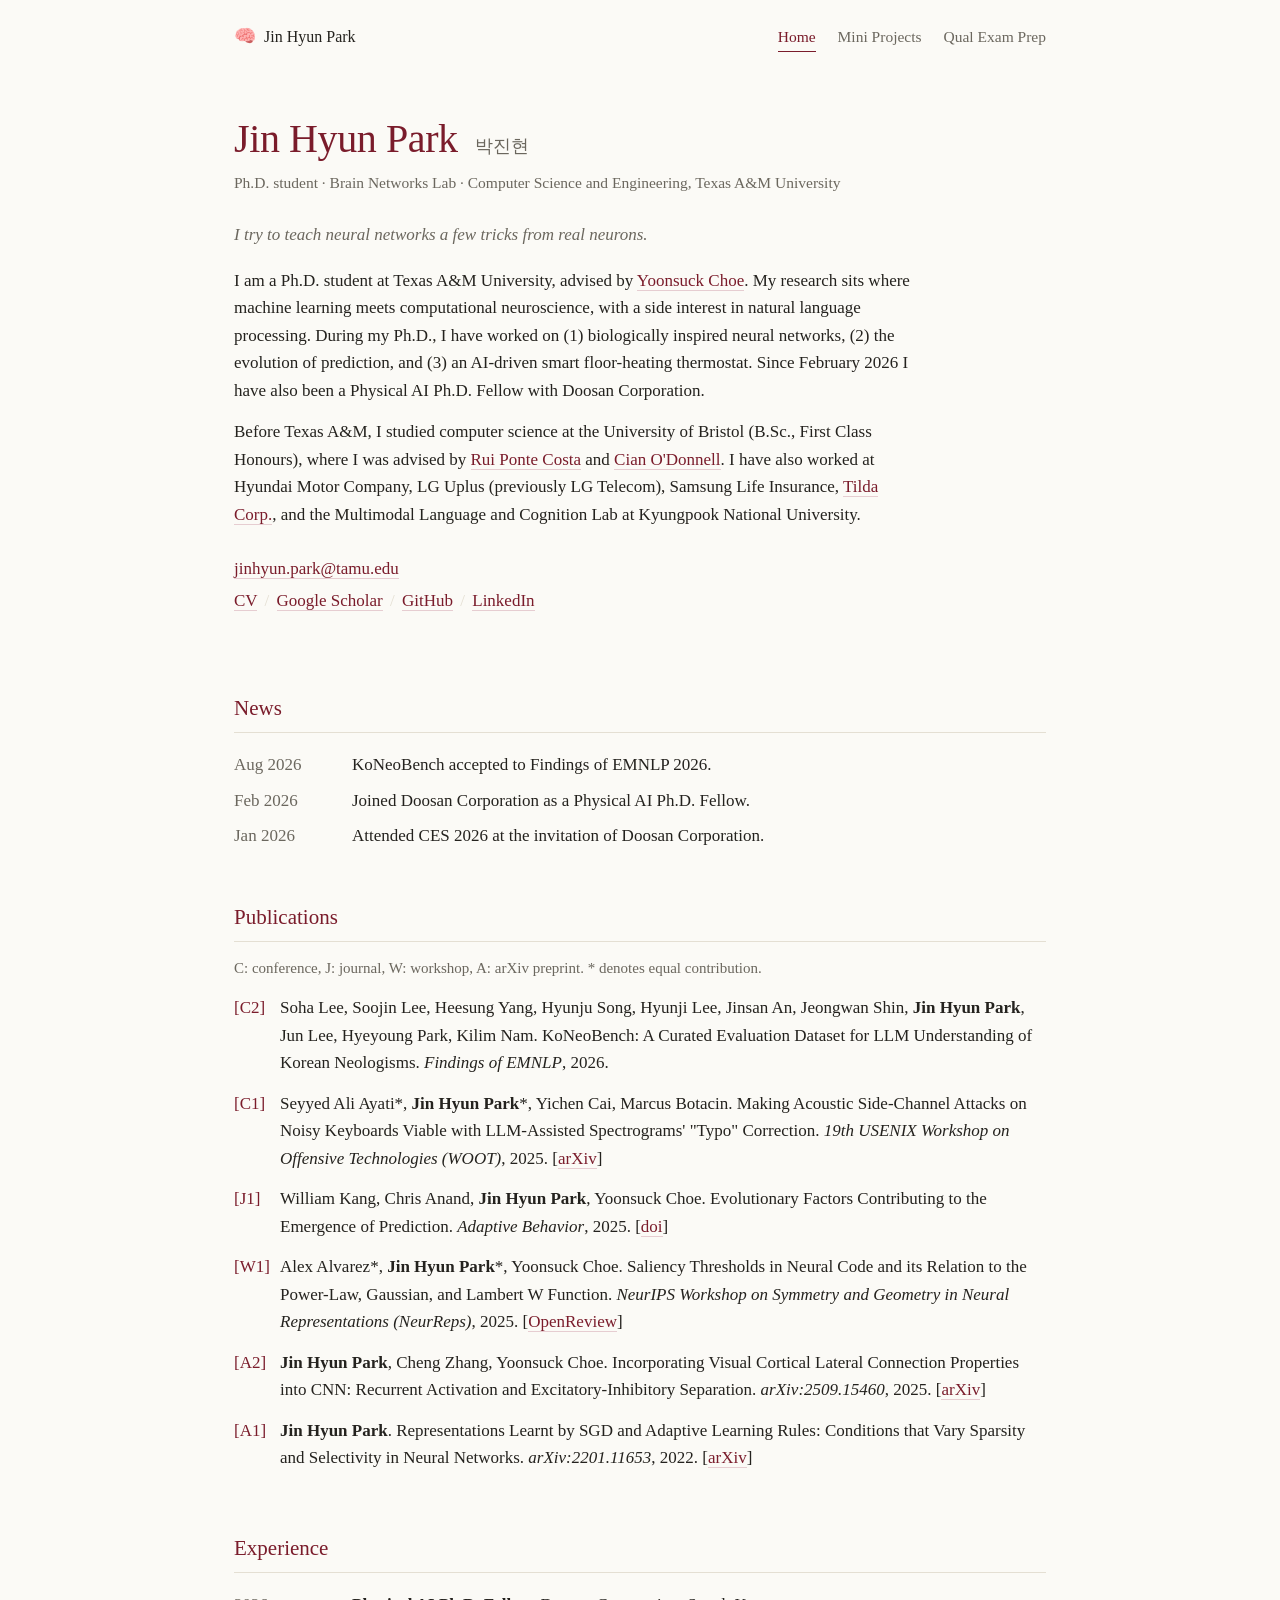
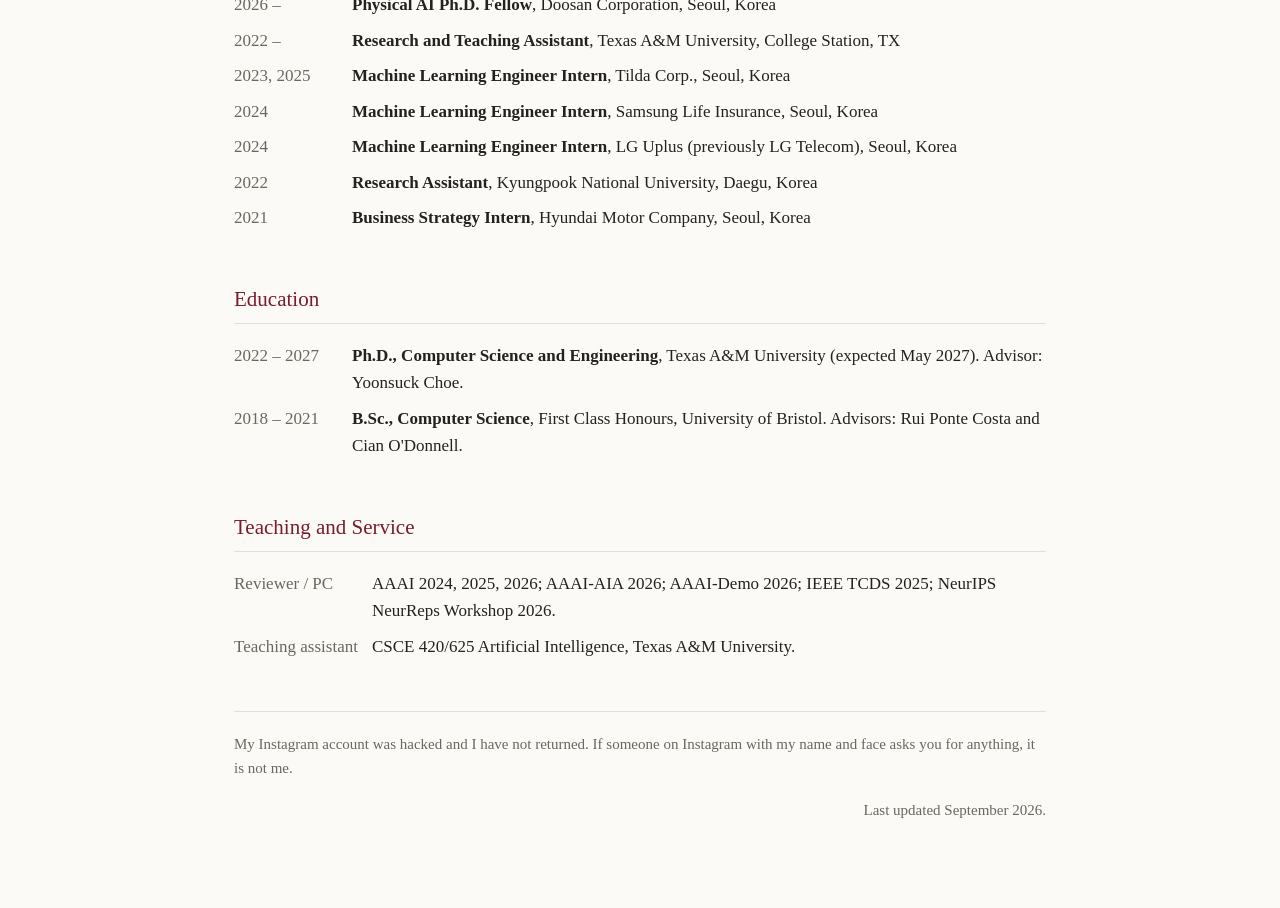
==== index.html @ 48c244b3 "Education: both Bristol advisors on site and CV Co-Authored-By: Claude Fable 5.1 <noreply@anthropic." ====
<!DOCTYPE html>
<html lang="en">
<head>
<meta charset="utf-8">
<meta name="viewport" content="width=device-width, initial-scale=1">
<title>Jin Hyun Park</title>
<meta name="description" content="Jin Hyun Park, Ph.D. student in Computer Science and Engineering at Texas A&M University.">
<link rel="canonical" href="https://jinhyunpark.com/">
<link rel="icon" href="favicon.svg" type="image/svg+xml">
<link rel="stylesheet" href="style.css">
</head>
<body>

<header class="topbar">
  <a class="brand" href="index.html"><span class="brand-mark">🧠</span> Jin Hyun Park</a>
  <nav>
    <a href="index.html" class="active">Home</a>
    <a href="projects.html">Mini Projects</a>
    <a href="qual-exam/index.html">Qual Exam Prep</a>
  </nav>
</header>
<div class="page">

<section class="profile">
  <div class="profile-text">
    <h1>Jin Hyun Park <span class="kname">박진현</span></h1>
    <p class="role">Ph.D. student · Brain Networks Lab · Computer Science and Engineering, Texas A&M University</p>

    <p class="intro">I try to teach neural networks a few tricks from real neurons.</p>

    <p>I am a Ph.D. student at Texas A&M University, advised by
    <a href="https://yschoe.github.io/">Yoonsuck Choe</a>. My research sits where machine learning meets computational
    neuroscience, with a side interest in natural language processing. During my Ph.D., I have worked on
    (1) biologically inspired neural networks, (2) the evolution of prediction, and (3) an AI-driven smart
    floor-heating thermostat. Since February 2026 I have also been a Physical AI Ph.D. Fellow with Doosan Corporation.</p>

    <p>Before Texas A&M, I studied computer science at the University of Bristol (B.Sc., First Class Honours), where I
    was advised by <a href="https://neuralml.github.io/">Rui Ponte Costa</a> and
    <a href="https://odonnellgroup.github.io/">Cian O'Donnell</a>. I have also worked at Hyundai Motor Company,
    LG Uplus (previously LG Telecom), Samsung Life Insurance, <a href="https://tildacorp.ai/en">Tilda Corp.</a>, and the
    Multimodal Language and Cognition Lab at Kyungpook National University.</p>

    <p class="contact">
      <a href="mailto:jinhyun.park@tamu.edu">jinhyun.park@tamu.edu</a><br>
      <a href="cv/cv.pdf">CV</a> <span class="sep">/</span>
      <a href="https://scholar.google.com/citations?user=D29N4akAAAAJ">Google Scholar</a> <span class="sep">/</span>
      <a href="https://github.com/7201krap">GitHub</a> <span class="sep">/</span>
      <a href="https://www.linkedin.com/in/jinhyunjasonpark/">LinkedIn</a>
    </p>
  </div>
  <div class="profile-photo">
    <img src="photo.jpg" alt="Jin Hyun Park" onerror="this.closest('.profile').classList.add('no-photo')">
  </div>
</section>

<section class="sec">
<h2>News</h2>

<table class="news">
<tr><td>Aug 2026</td><td>KoNeoBench accepted to Findings of EMNLP 2026.</td></tr>
<tr><td>Feb 2026</td><td>Joined Doosan Corporation as a Physical AI Ph.D. Fellow.</td></tr>
<tr><td>Jan 2026</td><td>Attended CES 2026 at the invitation of Doosan Corporation.</td></tr>
</table>
</section>

<section class="sec">
<h2>Publications</h2>

<p class="small">C: conference, J: journal, W: workshop, A: arXiv preprint. * denotes equal contribution.</p>

<table class="pubs">
<tr><td>[C2]</td><td>
Soha Lee, Soojin Lee, Heesung Yang, Hyunju Song, Hyunji Lee, Jinsan An, Jeongwan Shin, <b>Jin Hyun Park</b>, Jun Lee, Hyeyoung Park, Kilim Nam.
KoNeoBench: A Curated Evaluation Dataset for LLM Understanding of Korean Neologisms.
<i>Findings of EMNLP</i>, 2026.
</td></tr>
<tr><td>[C1]</td><td>
Seyyed Ali Ayati*, <b>Jin Hyun Park</b>*, Yichen Cai, Marcus Botacin.
Making Acoustic Side-Channel Attacks on Noisy Keyboards Viable with LLM-Assisted Spectrograms' "Typo" Correction.
<i>19th USENIX Workshop on Offensive Technologies (WOOT)</i>, 2025.
[<a href="https://arxiv.org/abs/2504.11622">arXiv</a>]
</td></tr>
<tr><td>[J1]</td><td>
William Kang, Chris Anand, <b>Jin Hyun Park</b>, Yoonsuck Choe.
Evolutionary Factors Contributing to the Emergence of Prediction.
<i>Adaptive Behavior</i>, 2025.
[<a href="https://journals.sagepub.com/doi/10.1177/10597123251364746">doi</a>]
</td></tr>
<tr><td>[W1]</td><td>
Alex Alvarez*, <b>Jin Hyun Park</b>*, Yoonsuck Choe.
Saliency Thresholds in Neural Code and its Relation to the Power-Law, Gaussian, and Lambert W Function.
<i>NeurIPS Workshop on Symmetry and Geometry in Neural Representations (NeurReps)</i>, 2025.
[<a href="https://openreview.net/forum?id=cjo2oadaRz">OpenReview</a>]
</td></tr>
<tr><td>[A2]</td><td>
<b>Jin Hyun Park</b>, Cheng Zhang, Yoonsuck Choe.
Incorporating Visual Cortical Lateral Connection Properties into CNN: Recurrent Activation and Excitatory-Inhibitory Separation.
<i>arXiv:2509.15460</i>, 2025.
[<a href="https://www.arxiv.org/abs/2509.15460">arXiv</a>]
</td></tr>
<tr><td>[A1]</td><td>
<b>Jin Hyun Park</b>.
Representations Learnt by SGD and Adaptive Learning Rules: Conditions that Vary Sparsity and Selectivity in Neural Networks.
<i>arXiv:2201.11653</i>, 2022.
[<a href="https://arxiv.org/abs/2201.11653">arXiv</a>]
</td></tr>
</table>
</section>

<section class="sec">
<h2>Experience</h2>

<table class="cv">
<tr><td>2026 –</td><td><b>Physical AI Ph.D. Fellow</b>, Doosan Corporation, Seoul, Korea</td></tr>
<tr><td>2022 –</td><td><b>Research and Teaching Assistant</b>, Texas A&M University, College Station, TX</td></tr>
<tr><td>2023, 2025</td><td><b>Machine Learning Engineer Intern</b>, Tilda Corp., Seoul, Korea</td></tr>
<tr><td>2024</td><td><b>Machine Learning Engineer Intern</b>, Samsung Life Insurance, Seoul, Korea</td></tr>
<tr><td>2024</td><td><b>Machine Learning Engineer Intern</b>, LG Uplus (previously LG Telecom), Seoul, Korea</td></tr>
<tr><td>2022</td><td><b>Research Assistant</b>, Kyungpook National University, Daegu, Korea</td></tr>
<tr><td>2021</td><td><b>Business Strategy Intern</b>, Hyundai Motor Company, Seoul, Korea</td></tr>
</table>
</section>

<section class="sec">
<h2>Education</h2>

<table class="cv">
<tr><td>2022 – 2027</td><td><b>Ph.D., Computer Science and Engineering</b>, Texas A&M University (expected May 2027). Advisor: Yoonsuck Choe.</td></tr>
<tr><td>2018 – 2021</td><td><b>B.Sc., Computer Science</b>, First Class Honours, University of Bristol. Advisors: Rui Ponte Costa and Cian O'Donnell.</td></tr>
</table>
</section>

<section class="sec">
<h2>Teaching and Service</h2>

<table class="cv">
<tr><td>Reviewer / PC</td><td>AAAI 2024, 2025, 2026; AAAI-AIA 2026; AAAI-Demo 2026; IEEE TCDS 2025; NeurIPS NeurReps Workshop 2026.</td></tr>
<tr><td>Teaching assistant</td><td>CSCE 420/625 Artificial Intelligence, Texas A&M University.</td></tr>
</table>
</section>

<hr>

<p class="small">
My Instagram account was hacked and I have not returned. If someone on Instagram with my name and face asks you for anything, it is not me.
</p>

<p class="small footer">Last updated September 2026.</p>

</div>

</body>
</html>
---- style.css ----
/* jinhyunpark.com: quiet, text-first layout with a single maroon accent */

:root {
  --bg: #fbfaf6;
  --text: #24221e;
  --muted: #6b675e;
  --line: #e4dfd3;
  --accent: #7a1c2b;
  --accent-soft: #e6cdd1;
}

* { box-sizing: border-box; }
html { scroll-behavior: smooth; }

body {
  margin: 0;
  padding: 0;
  background: var(--bg);
  color: var(--text);
  font-family: Georgia, "Times New Roman", Times, serif;
  font-size: 17px;
  line-height: 1.62;
  -webkit-font-smoothing: antialiased;
}

a {
  color: var(--accent);
  text-decoration: none;
  border-bottom: 1px solid var(--accent-soft);
}
a:hover { border-bottom-color: var(--accent); }

p { margin: 0 0 14px; }

/* ---------- top bar ---------- */
.topbar {
  max-width: 860px;
  margin: 0 auto;
  padding: 22px 24px 0;
  display: flex;
  align-items: baseline;
  justify-content: space-between;
  gap: 16px;
}
.brand {
  color: var(--text);
  border-bottom: none;
  font-size: 16px;
  white-space: nowrap;
}
.brand-mark { font-size: 18px; margin-right: 4px; }
.topbar nav { display: flex; gap: 22px; font-size: 15.5px; white-space: nowrap; }
.topbar nav a { color: var(--muted); border-bottom: 1px solid transparent; padding-bottom: 2px; }
.topbar nav a:hover { color: var(--accent); }
.topbar nav a.active { color: var(--accent); border-bottom-color: var(--accent); }

/* ---------- page ---------- */
.page {
  max-width: 860px;
  margin: 0 auto;
  padding: 64px 24px 72px;
}

h1 {
  font-size: 40px;
  font-weight: 400;
  line-height: 1.15;
  letter-spacing: -0.01em;
  color: var(--accent);
  margin: 0 0 8px;
}
.kname { font-size: 18px; color: var(--muted); margin-left: 8px; letter-spacing: 0; white-space: nowrap; }

h2 {
  font-size: 21px;
  font-weight: 400;
  color: var(--accent);
  margin: 0 0 14px;
  padding-bottom: 7px;
  border-bottom: 1px solid var(--line);
}
h3 { font-size: 17px; font-weight: 700; margin: 18px 0 8px; }

hr { border: 0; border-top: 1px solid var(--line); margin: 40px 0 20px; }

.small { font-size: 15px; color: var(--muted); }
.footer { margin-top: 18px; text-align: right; }

/* ---------- profile ---------- */
.profile {
  display: grid;
  grid-template-columns: 1fr 250px;
  gap: 48px;
  align-items: start;
  margin-bottom: 60px;
}
.profile.no-photo { grid-template-columns: 1fr; max-width: 680px; }
.profile.no-photo .profile-photo { display: none; }
.profile-photo img { display: block; width: 100%; height: auto; border-radius: 4px; }
.role { color: var(--muted); font-size: 15.5px; margin-bottom: 26px; }
.intro { font-size: 17px; font-style: italic; color: var(--muted); margin-bottom: 18px; }
.contact { margin-top: 24px; line-height: 1.9; }
.sep { color: var(--line); margin: 0 3px; }

/* ---------- sections ---------- */
.sec { margin: 0 0 46px; }

table.news, table.cv, table.pubs { border-collapse: collapse; width: 100%; }
table.news td, table.cv td { vertical-align: top; padding: 4px 0; }
table.news td:first-child, table.cv td:first-child {
  width: 118px;
  padding-right: 14px;
  color: var(--muted);
  white-space: nowrap;
  font-variant-numeric: tabular-nums;
}
table.pubs td { vertical-align: top; padding: 0 0 13px; }
table.pubs td:first-child { width: 46px; padding-right: 10px; color: var(--accent); white-space: nowrap; }

/* ---------- mini projects ---------- */
.proj { display: flex; gap: 20px; align-items: flex-start; margin: 0 0 28px; }
.proj + .proj { border-top: 1px solid var(--line); padding-top: 28px; }
.proj:first-of-type { border-top: 1px solid var(--line); padding-top: 28px; }
.proj-thumb { flex: 0 0 200px; border-bottom: none; }
.proj-thumb img {
  display: block;
  width: 200px;
  height: 134px;
  object-fit: cover;
  border-radius: 4px;
  border: 1px solid var(--line);
  background: #fff;
}
.proj-body h3 { font-size: 18px; margin: 0 0 10px; white-space: nowrap; overflow: hidden; text-overflow: ellipsis; }
.proj-body p { margin-bottom: 6px; }
.proj-meta { font-size: 14.5px; color: var(--muted); margin: 8px 0 0; }

/* ---------- responsive ---------- */
@media (max-width: 760px) {
  body { font-size: 16.5px; }
  .topbar { padding: 16px 18px 0; flex-wrap: wrap; row-gap: 6px; }
  .topbar nav { gap: 16px; font-size: 15px; }
  .page { padding: 40px 18px 56px; }
  h1 { font-size: 33px; }
  .profile { grid-template-columns: 1fr; gap: 24px; margin-bottom: 48px; }
  .profile-photo { order: -1; }
  .profile-photo img { max-width: 220px; }
  table.news td:first-child, table.cv td:first-child { width: 92px; }
  .proj { flex-direction: column; gap: 10px; }
  .proj-thumb { flex-basis: auto; }
  .proj-thumb img { width: 100%; height: auto; max-height: 220px; }
  .proj-body h3 { white-space: normal; }
}
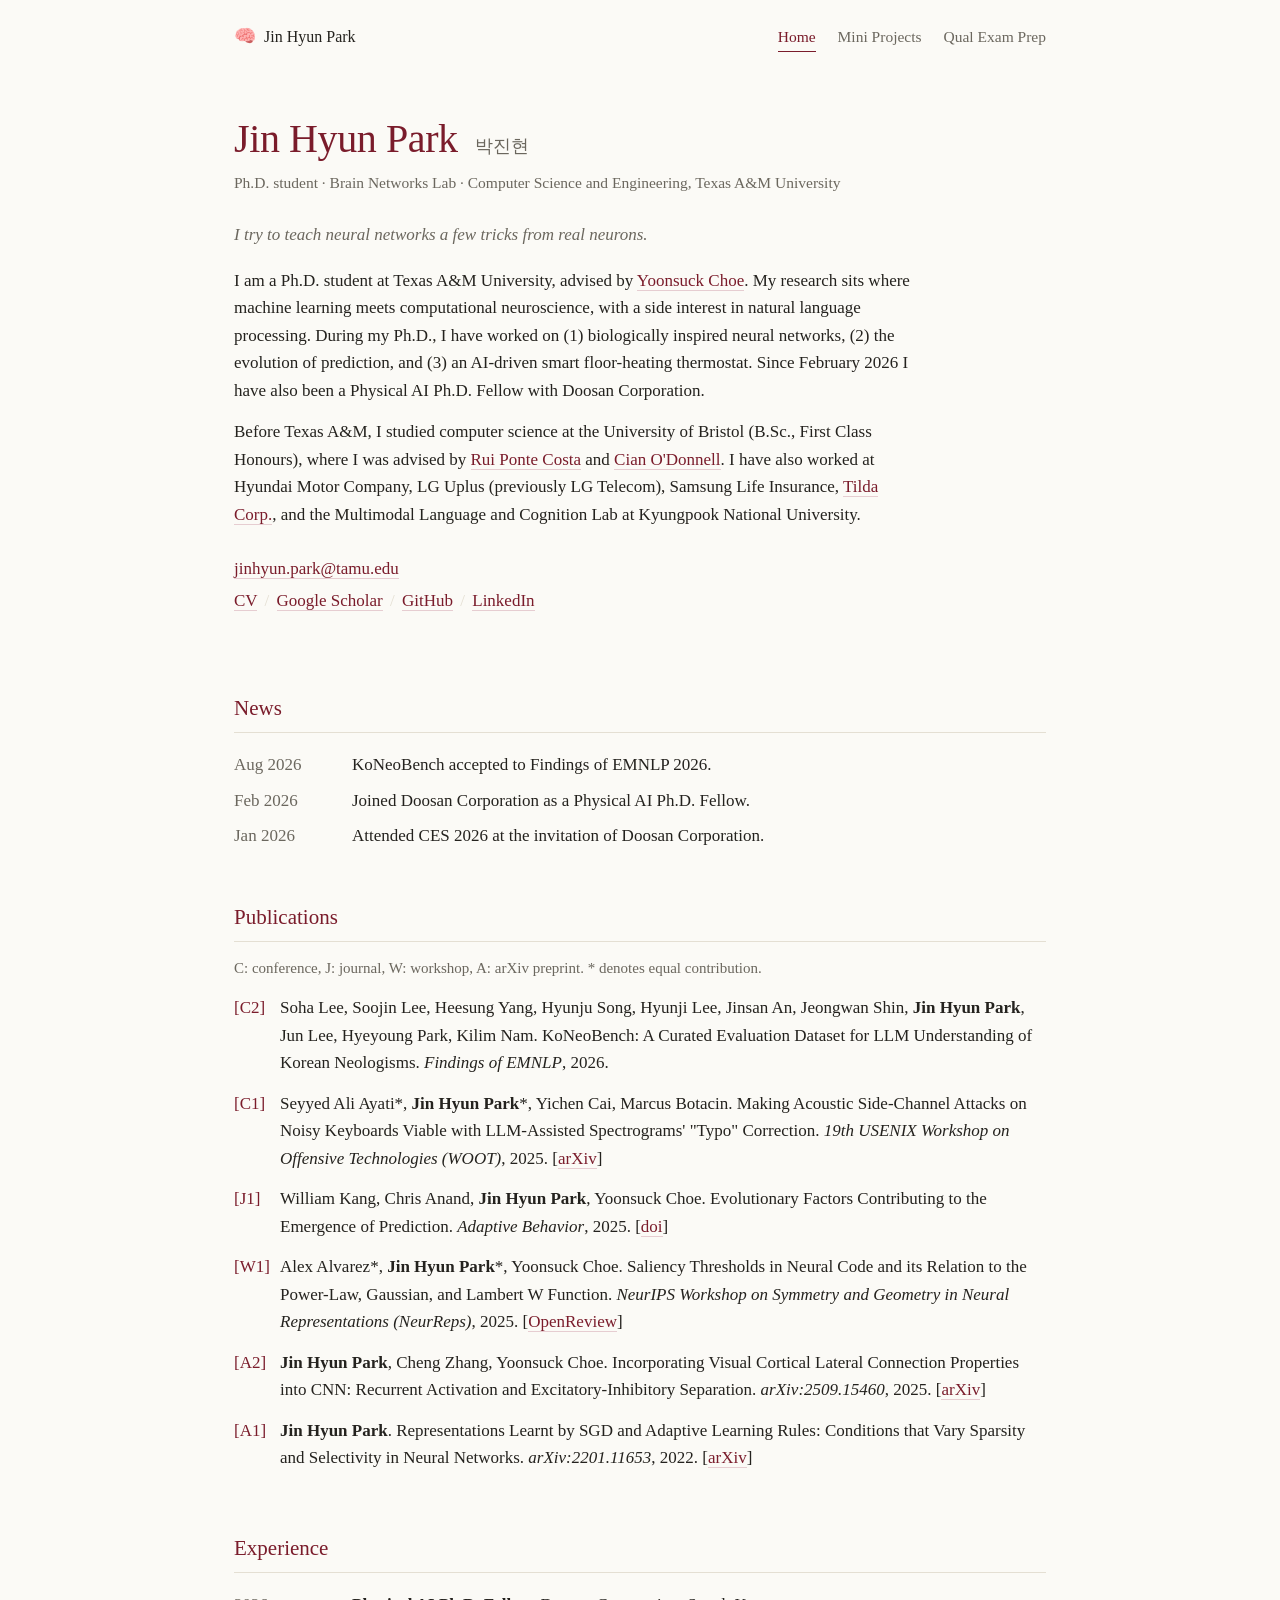
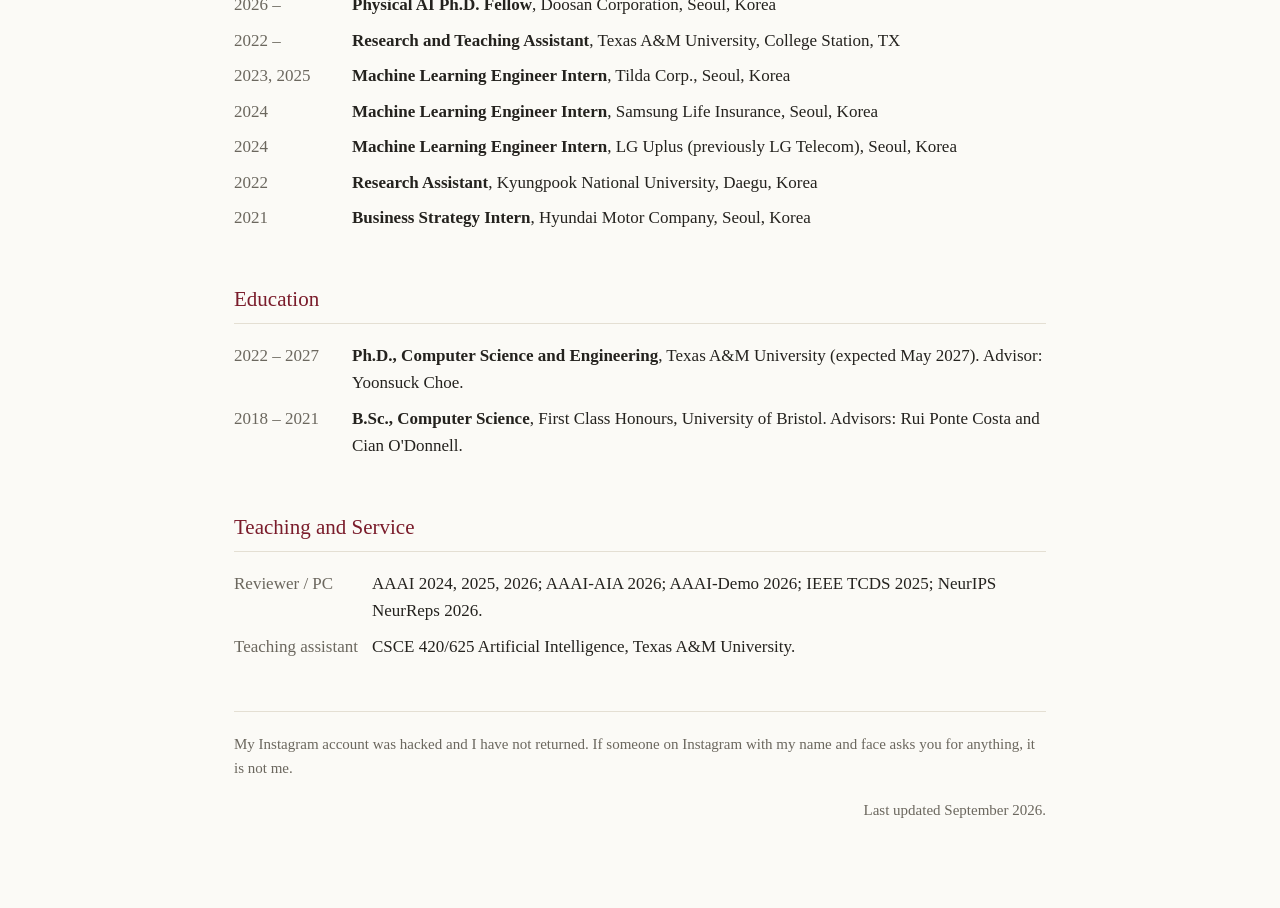
==== commit bff51e71: "Service: NeurIPS NeurReps 2026 Co-Authored-By: Claude Fable 5.1 <noreply@anthropic.com>" ====
--- a/index.html
+++ b/index.html
@@ -134,7 +134,7 @@
 <h2>Teaching and Service</h2>
 
 <table class="cv">
-<tr><td>Reviewer / PC</td><td>AAAI 2024, 2025, 2026; AAAI-AIA 2026; AAAI-Demo 2026; IEEE TCDS 2025; NeurIPS NeurReps Workshop 2026.</td></tr>
+<tr><td>Reviewer / PC</td><td>AAAI 2024, 2025, 2026; AAAI-AIA 2026; AAAI-Demo 2026; IEEE TCDS 2025; NeurIPS NeurReps 2026.</td></tr>
 <tr><td>Teaching assistant</td><td>CSCE 420/625 Artificial Intelligence, Texas A&M University.</td></tr>
 </table>
 </section>
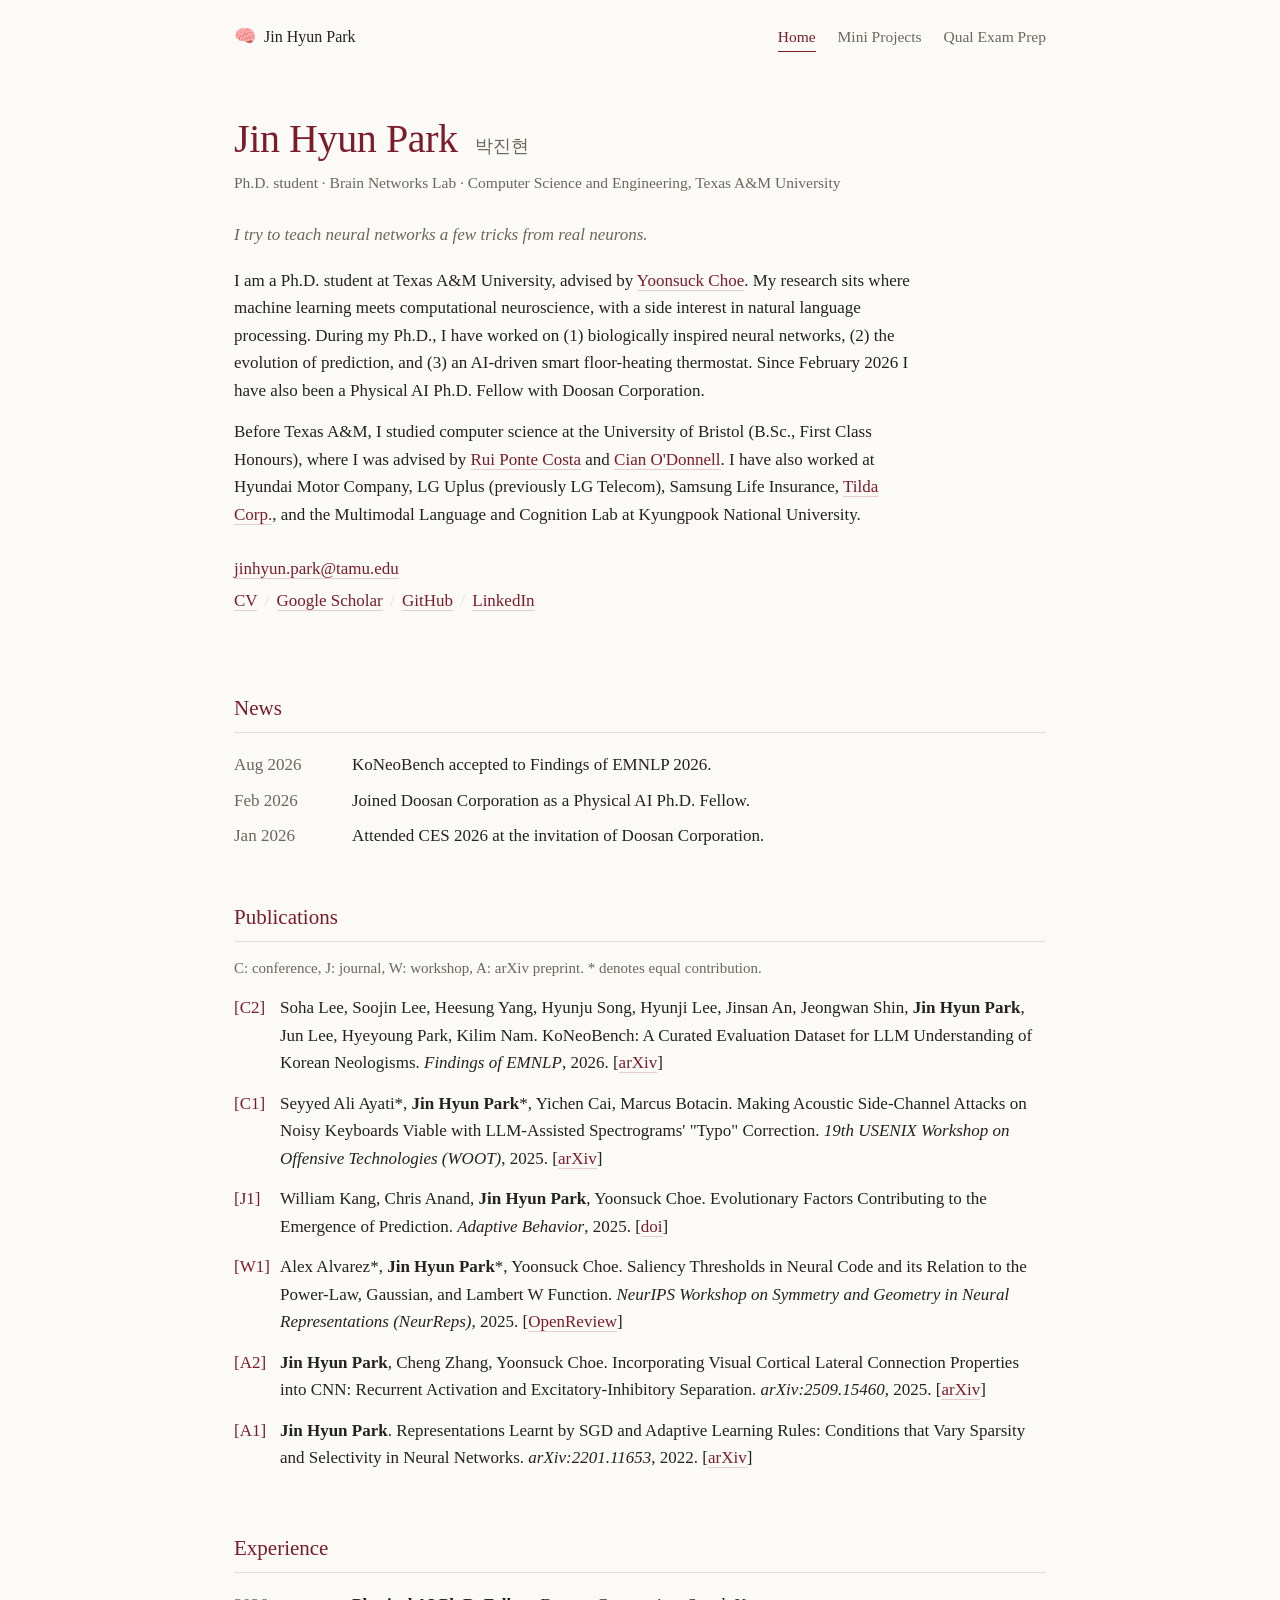
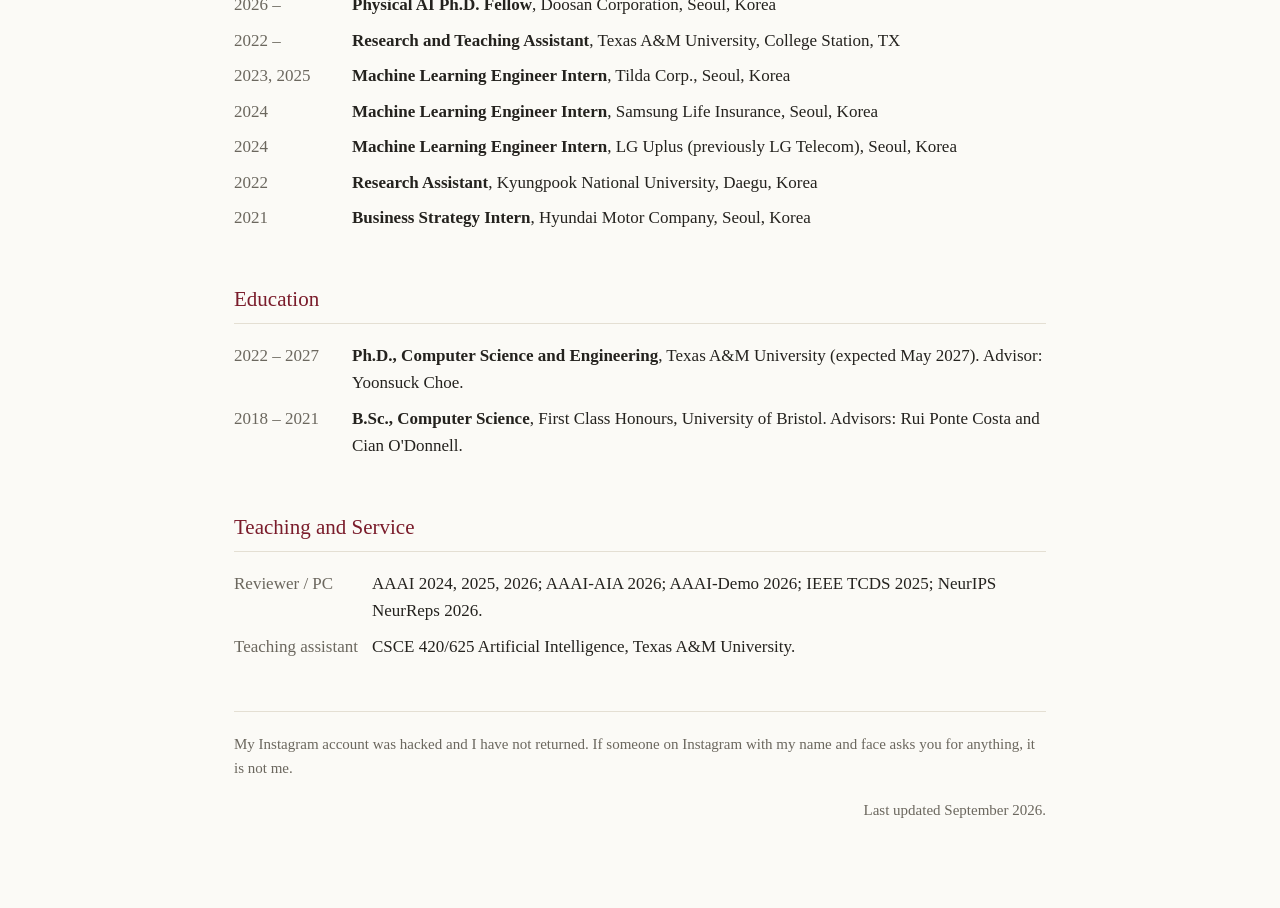
==== commit e27201e5: "Site: link KoNeoBench arXiv Co-Authored-By: Claude Fable 5.1 <noreply@anthropic.com>" ====
--- a/index.html
+++ b/index.html
@@ -73,6 +73,7 @@
 Soha Lee, Soojin Lee, Heesung Yang, Hyunju Song, Hyunji Lee, Jinsan An, Jeongwan Shin, <b>Jin Hyun Park</b>, Jun Lee, Hyeyoung Park, Kilim Nam.
 KoNeoBench: A Curated Evaluation Dataset for LLM Understanding of Korean Neologisms.
 <i>Findings of EMNLP</i>, 2026.
+[<a href="https://arxiv.org/abs/2609.19916">arXiv</a>]
 </td></tr>
 <tr><td>[C1]</td><td>
 Seyyed Ali Ayati*, <b>Jin Hyun Park</b>*, Yichen Cai, Marcus Botacin.
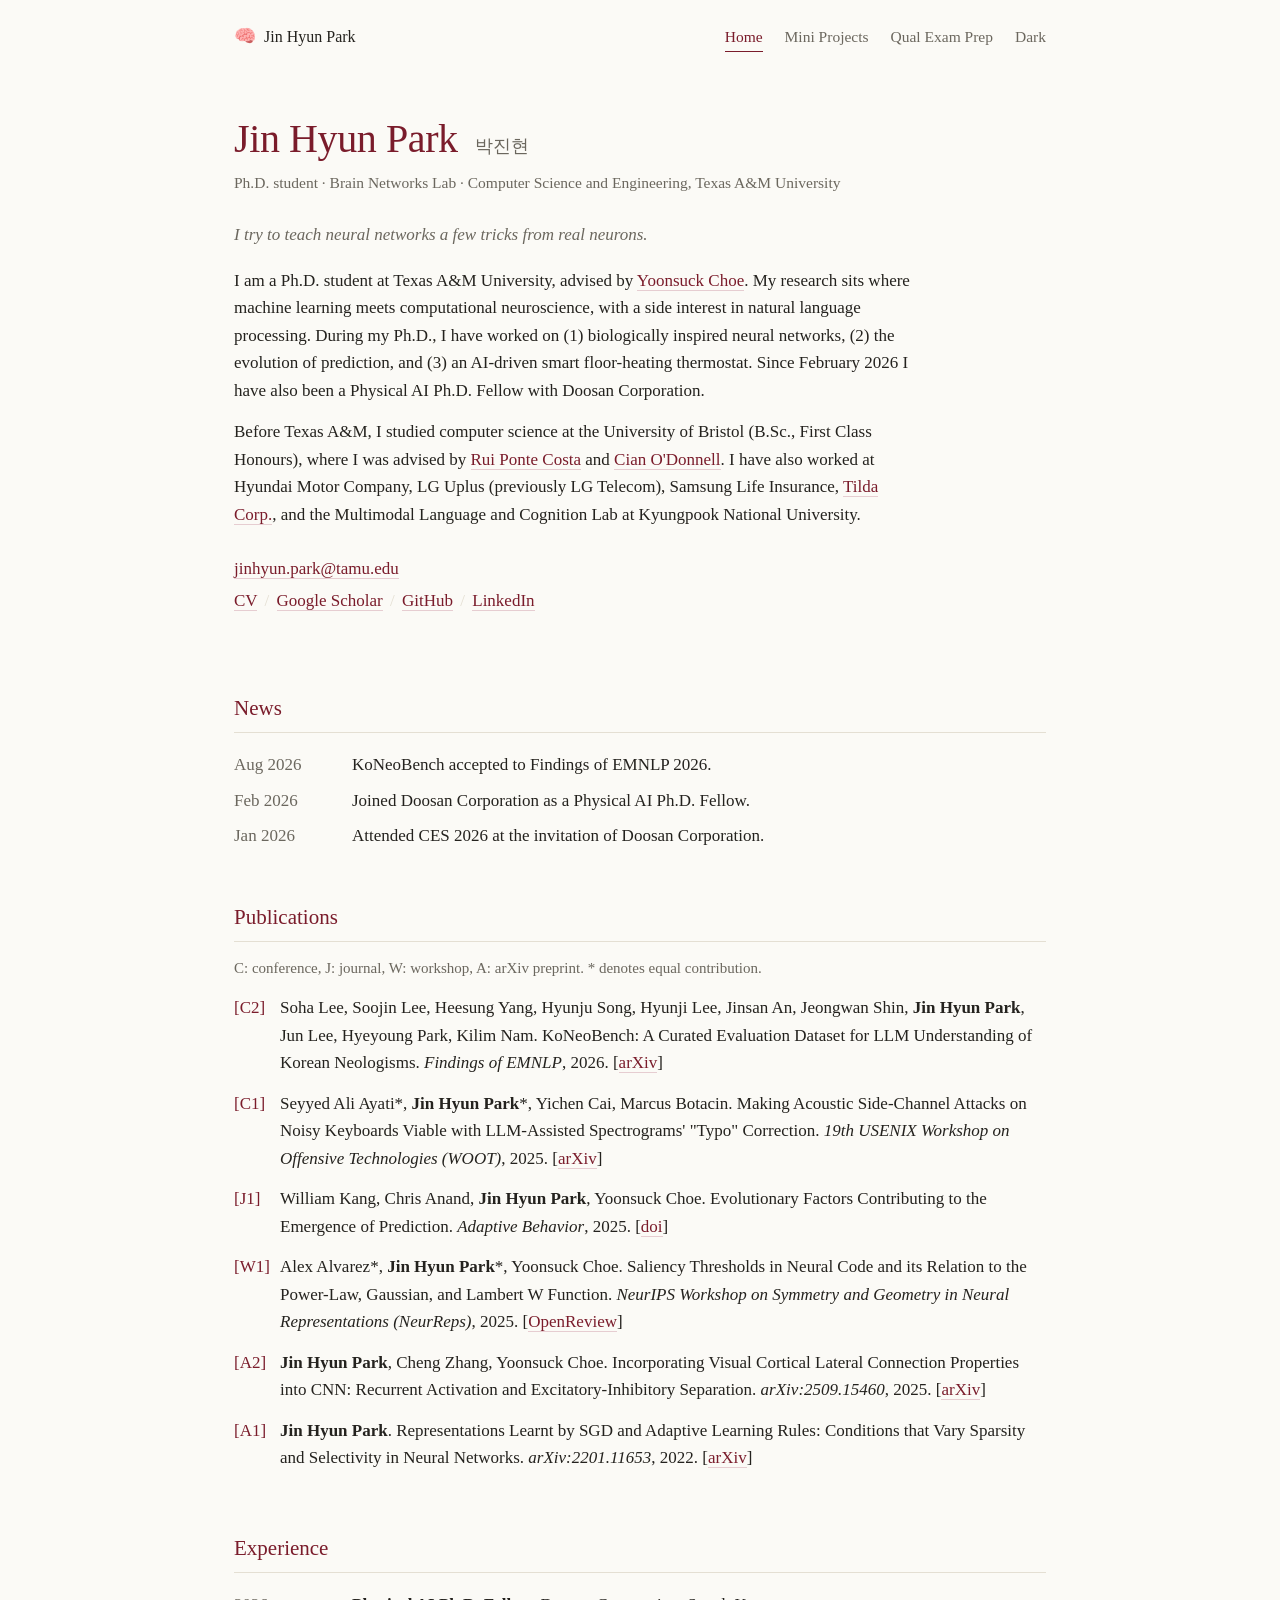
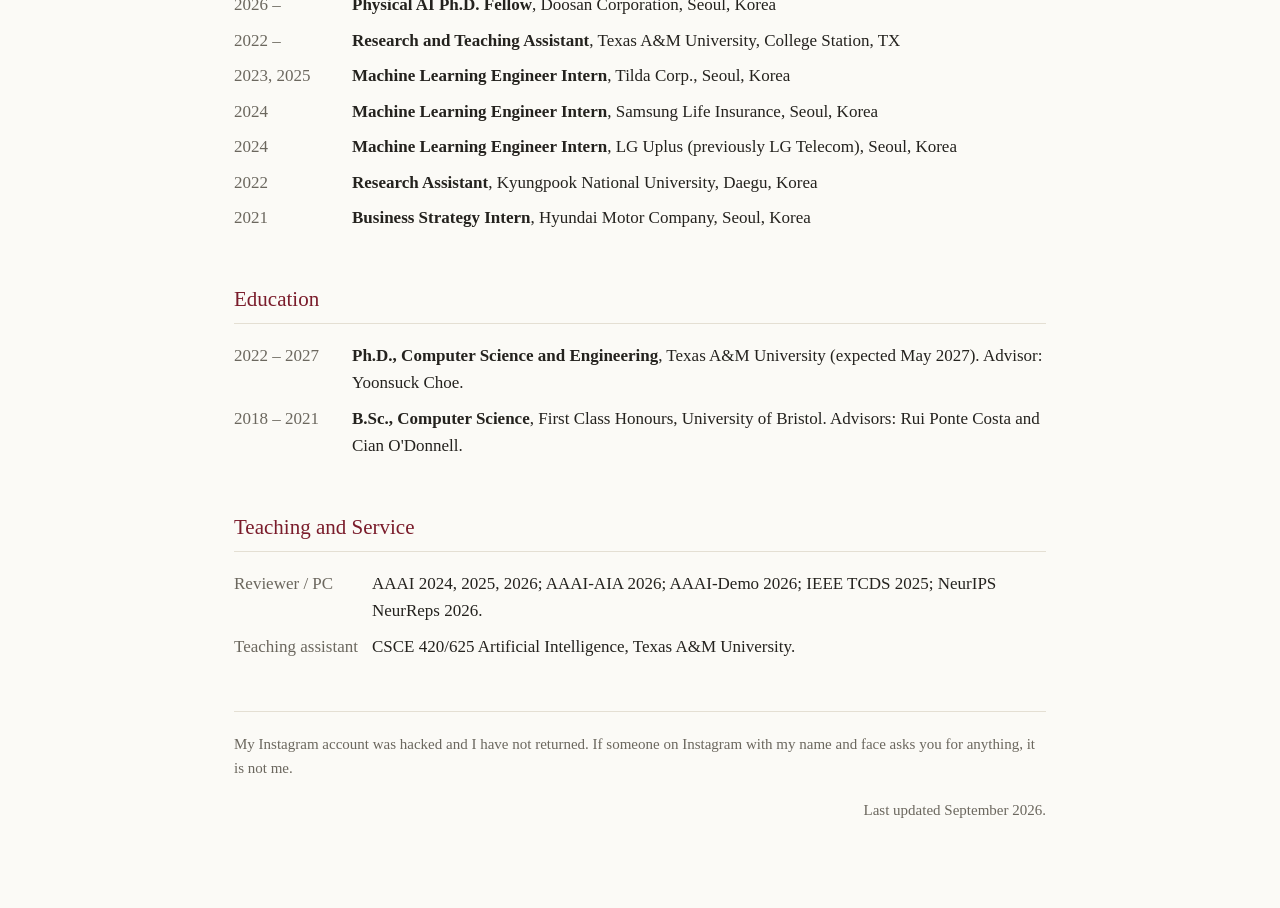
==== commit 57fcda2f: "Add a light/dark theme toggle (light by default) Colors move to CSS variables with a dark palette un" ====
--- a/index.html
+++ b/index.html
@@ -8,6 +8,8 @@
 <link rel="canonical" href="https://jinhyunpark.com/">
 <link rel="icon" href="favicon.svg" type="image/svg+xml">
 <link rel="stylesheet" href="style.css">
+<script>try{if(localStorage.getItem("site-theme")==="dark")document.documentElement.setAttribute("data-theme","dark")}catch(e){}</script>
+<script defer src="theme.js"></script>
 </head>
 <body>
 
@@ -17,6 +19,7 @@
     <a href="index.html" class="active">Home</a>
     <a href="projects.html">Mini Projects</a>
     <a href="qual-exam/index.html">Qual Exam Prep</a>
+    <button type="button" class="theme-toggle" id="themeToggle" aria-pressed="false"><span class="t-dark">Dark</span><span class="t-light">Light</span></button>
   </nav>
 </header>
 <div class="page">
--- a/style.css
+++ b/style.css
@@ -7,6 +7,24 @@
   --line: #e4dfd3;
   --accent: #7a1c2b;
   --accent-soft: #e6cdd1;
+  --card: #ffffff;
+  --fill: #f3f1ea;
+  --figure-filter: none;
+  color-scheme: light;
+}
+
+/* Dark theme: same cream-and-maroon idea, turned down for a dark room. */
+:root[data-theme="dark"] {
+  --bg: #14130f;
+  --text: #e7e3d9;
+  --muted: #a39d90;
+  --line: #302d26;
+  --accent: #dd9aa1;
+  --accent-soft: #5c3a40;
+  --card: #ffffff;
+  --fill: #1e1c17;
+  --figure-filter: brightness(0.86);
+  color-scheme: dark;
 }
 
 * { box-sizing: border-box; }
@@ -49,10 +67,25 @@
   white-space: nowrap;
 }
 .brand-mark { font-size: 18px; margin-right: 4px; }
-.topbar nav { display: flex; gap: 22px; font-size: 15.5px; white-space: nowrap; }
+.topbar nav { display: flex; align-items: baseline; gap: 22px; font-size: 15.5px; white-space: nowrap; }
 .topbar nav a { color: var(--muted); border-bottom: 1px solid transparent; padding-bottom: 2px; }
 .topbar nav a:hover { color: var(--accent); }
 .topbar nav a.active { color: var(--accent); border-bottom-color: var(--accent); }
+
+.theme-toggle {
+  font: inherit;
+  color: var(--muted);
+  background: none;
+  border: 0;
+  border-bottom: 1px solid transparent;
+  padding: 0 0 2px;
+  cursor: pointer;
+  white-space: nowrap;
+}
+.theme-toggle:hover { color: var(--accent); }
+.theme-toggle .t-light { display: none; }
+:root[data-theme="dark"] .theme-toggle .t-dark { display: none; }
+:root[data-theme="dark"] .theme-toggle .t-light { display: inline; }
 
 /* ---------- page ---------- */
 .page {
@@ -129,7 +162,8 @@
   object-fit: cover;
   border-radius: 4px;
   border: 1px solid var(--line);
-  background: #fff;
+  background: var(--card);
+  filter: var(--figure-filter);
 }
 .proj-body h3 { font-size: 18px; margin: 0 0 10px; white-space: nowrap; overflow: hidden; text-overflow: ellipsis; }
 .proj-body p { margin-bottom: 6px; }
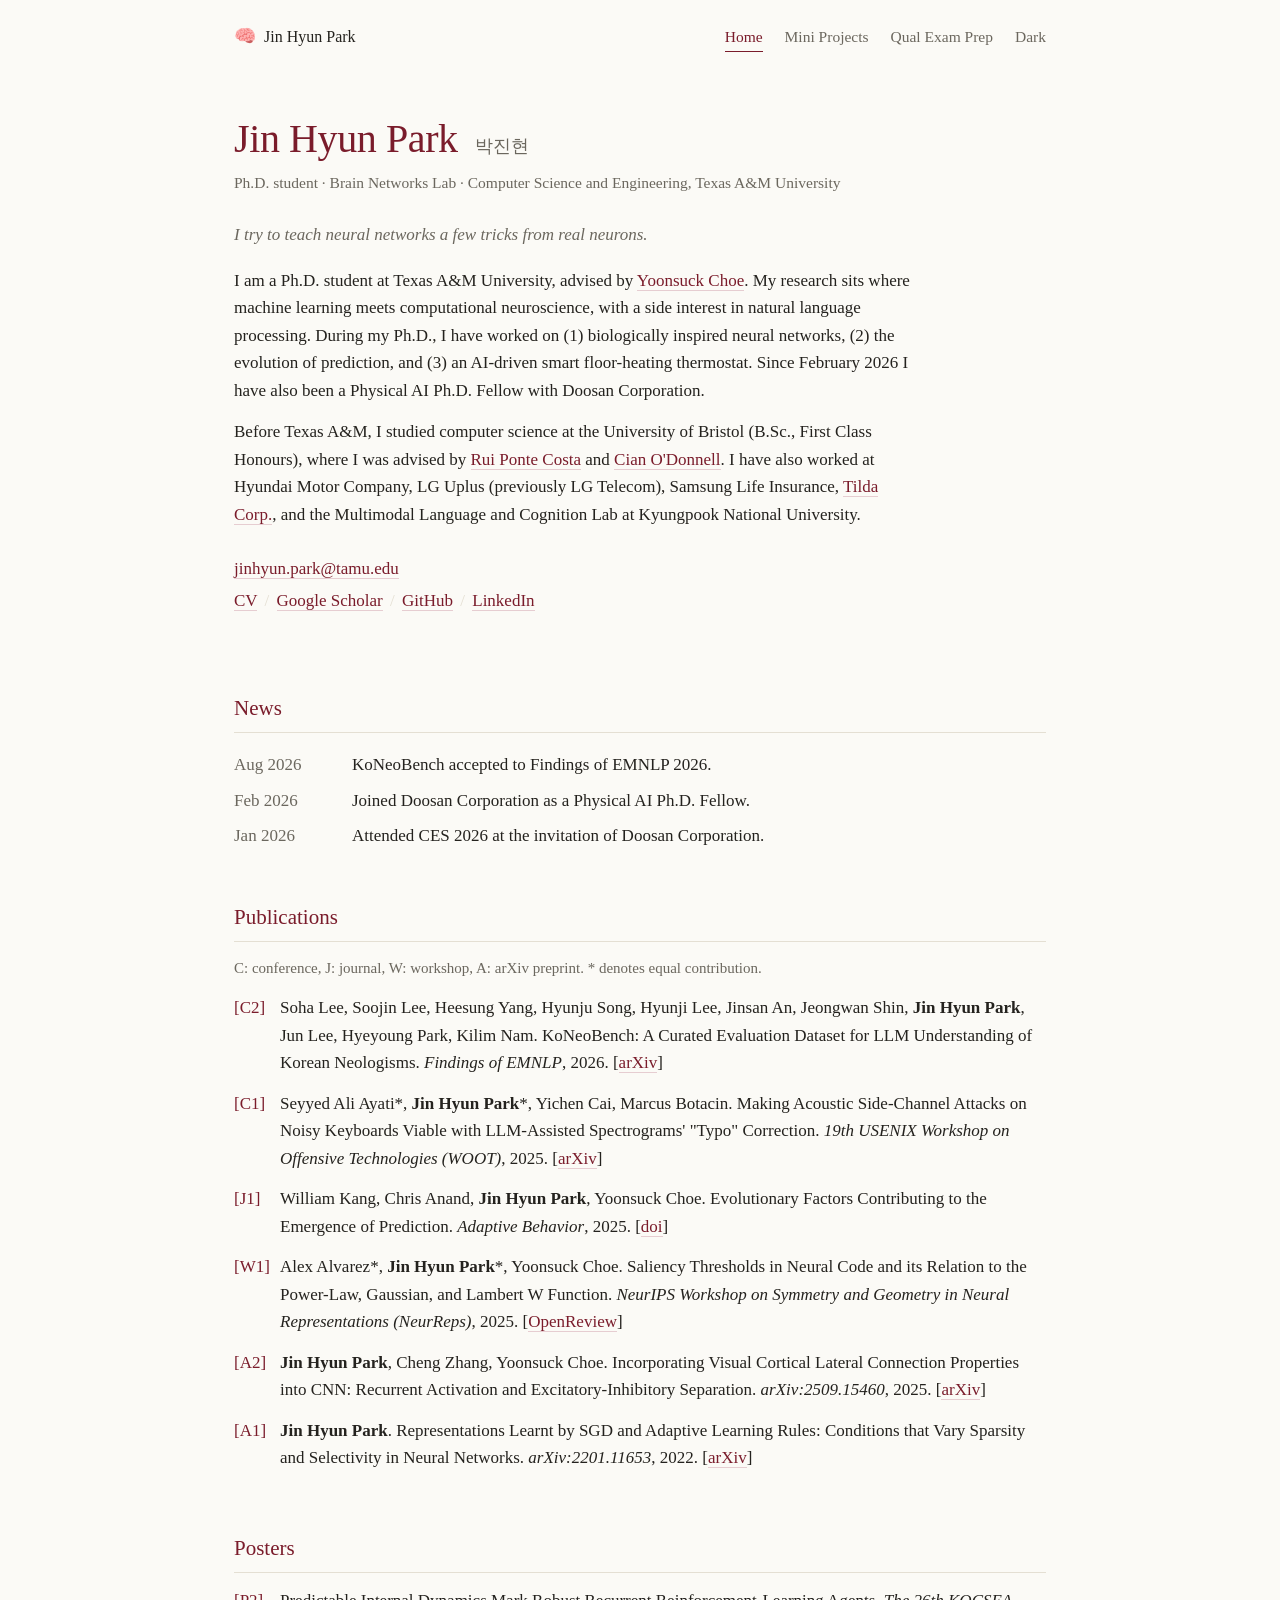
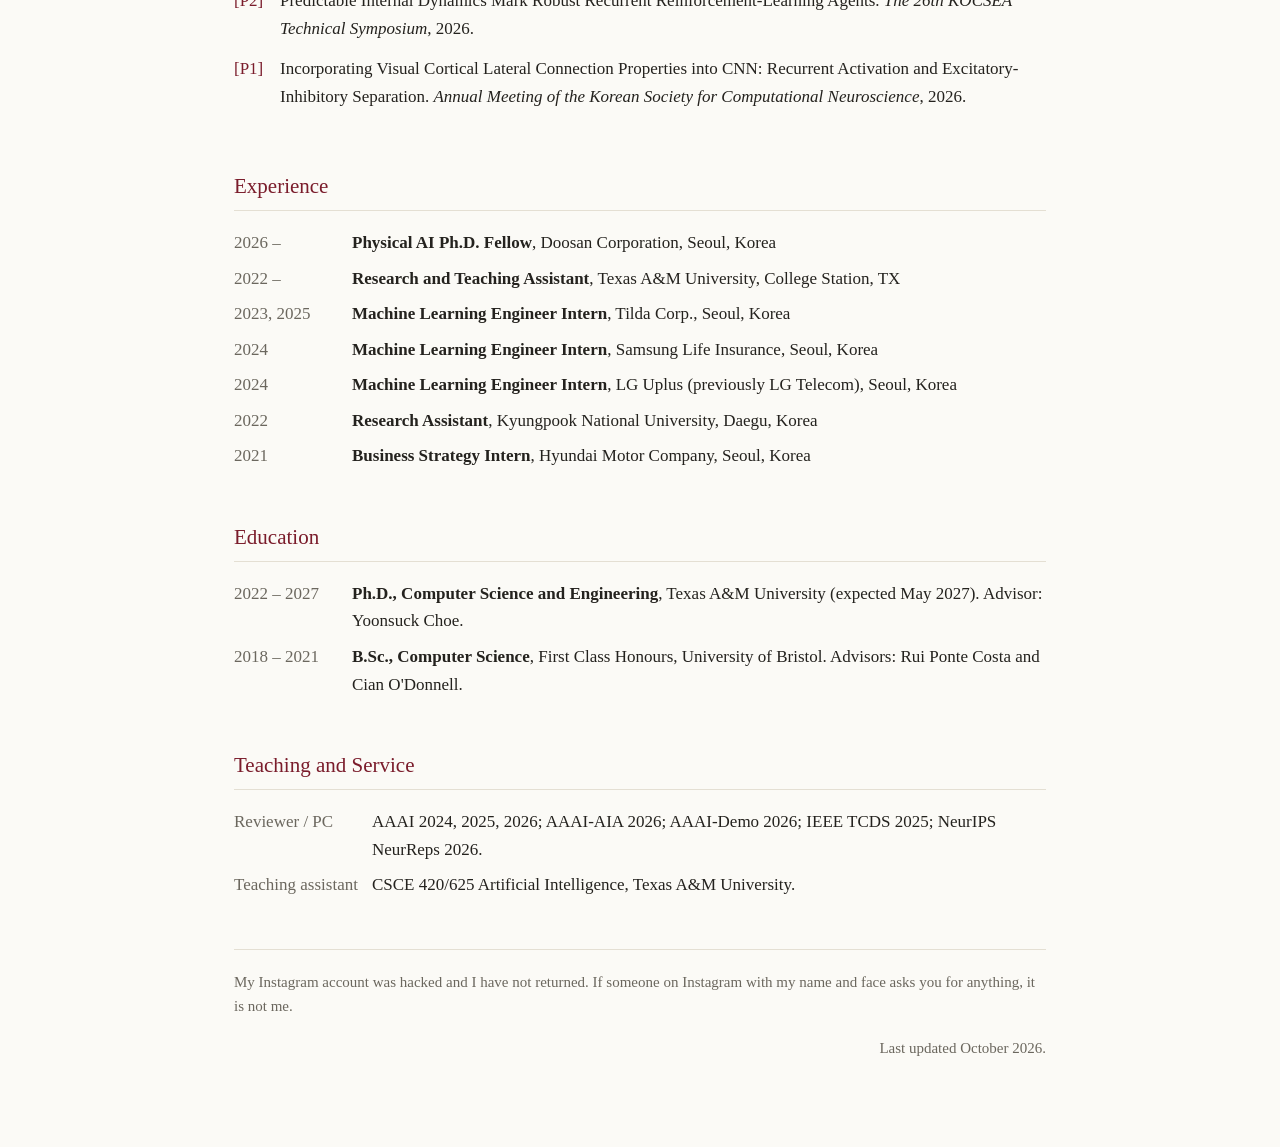
==== commit 5d039dbb: "Site: add Posters section Co-Authored-By: Claude Opus 5.5 <noreply@anthropic.com>" ====
--- a/index.html
+++ b/index.html
@@ -112,6 +112,21 @@
 </section>
 
 <section class="sec">
+<h2>Posters</h2>
+
+<table class="pubs">
+<tr><td>[P2]</td><td>
+Predictable Internal Dynamics Mark Robust Recurrent Reinforcement-Learning Agents.
+<i>The 26th KOCSEA Technical Symposium</i>, 2026.
+</td></tr>
+<tr><td>[P1]</td><td>
+Incorporating Visual Cortical Lateral Connection Properties into CNN: Recurrent Activation and Excitatory-Inhibitory Separation.
+<i>Annual Meeting of the Korean Society for Computational Neuroscience</i>, 2026.
+</td></tr>
+</table>
+</section>
+
+<section class="sec">
 <h2>Experience</h2>
 
 <table class="cv">
@@ -149,7 +164,7 @@
 My Instagram account was hacked and I have not returned. If someone on Instagram with my name and face asks you for anything, it is not me.
 </p>
 
-<p class="small footer">Last updated September 2026.</p>
+<p class="small footer">Last updated October 2026.</p>
 
 </div>
 
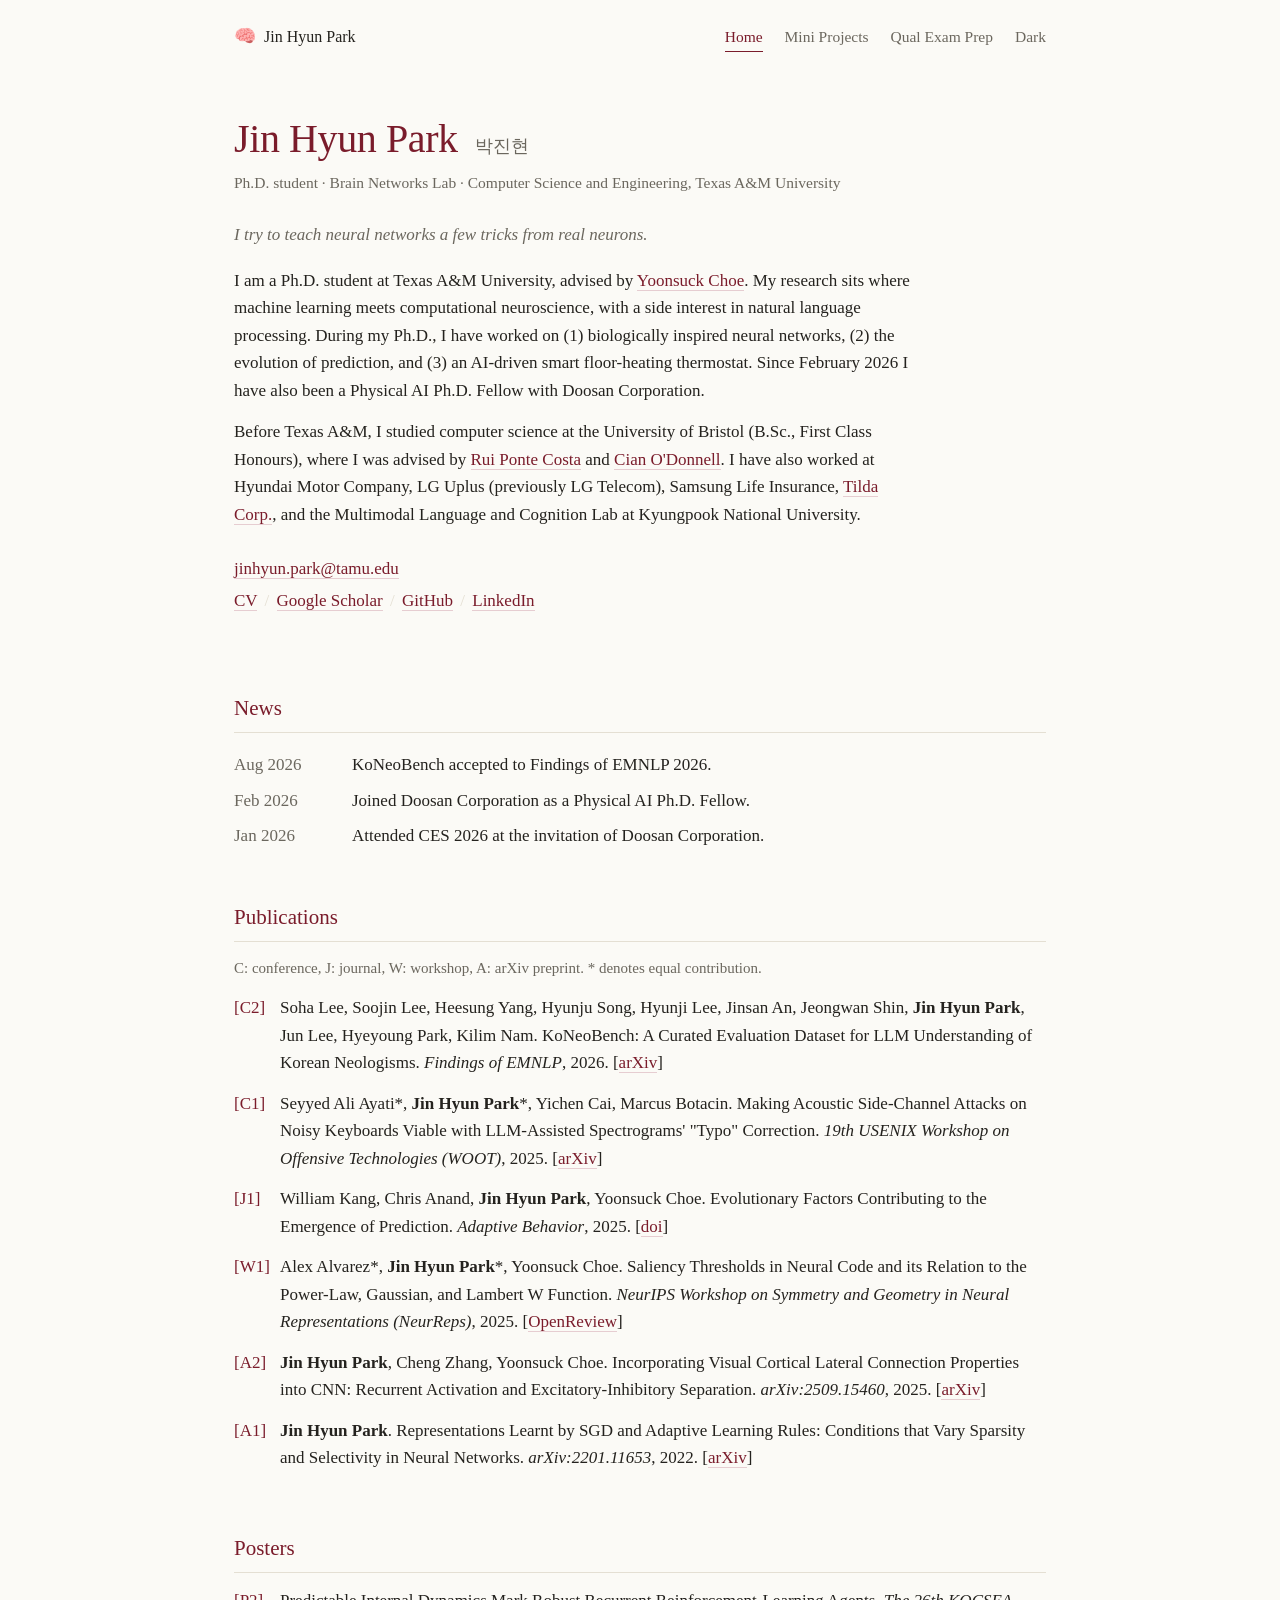
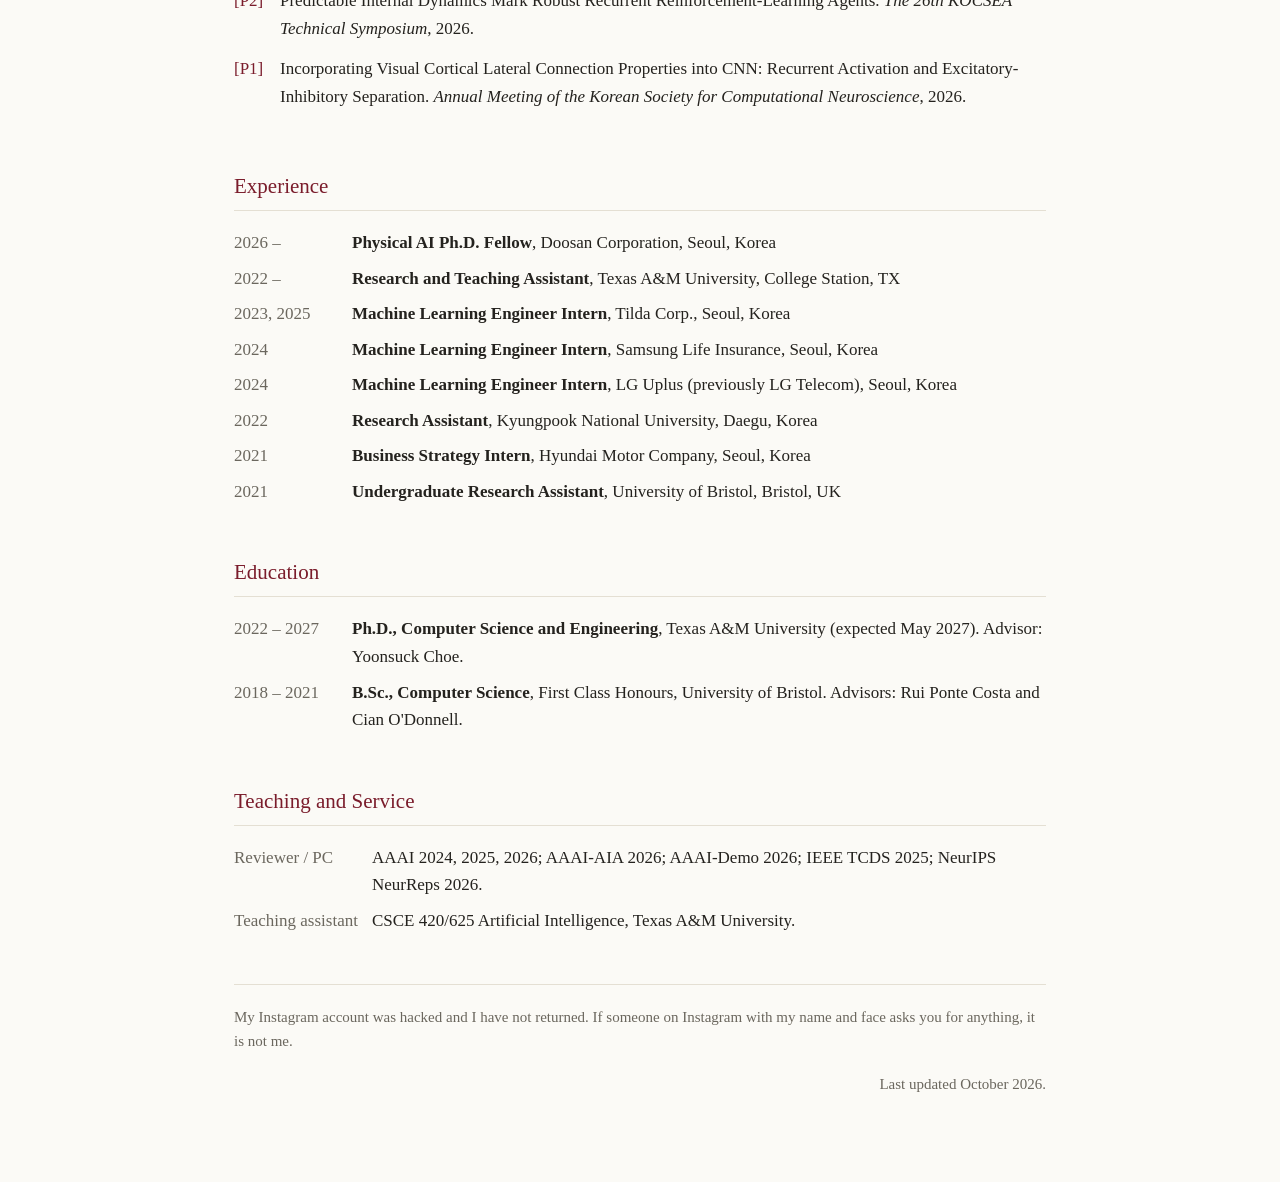
==== commit e40db989: "CV and site: add Bristol undergraduate research role; let the CV run past two pages Co-Authored-By: " ====
--- a/index.html
+++ b/index.html
@@ -137,6 +137,7 @@
 <tr><td>2024</td><td><b>Machine Learning Engineer Intern</b>, LG Uplus (previously LG Telecom), Seoul, Korea</td></tr>
 <tr><td>2022</td><td><b>Research Assistant</b>, Kyungpook National University, Daegu, Korea</td></tr>
 <tr><td>2021</td><td><b>Business Strategy Intern</b>, Hyundai Motor Company, Seoul, Korea</td></tr>
+<tr><td>2021</td><td><b>Undergraduate Research Assistant</b>, University of Bristol, Bristol, UK</td></tr>
 </table>
 </section>
 
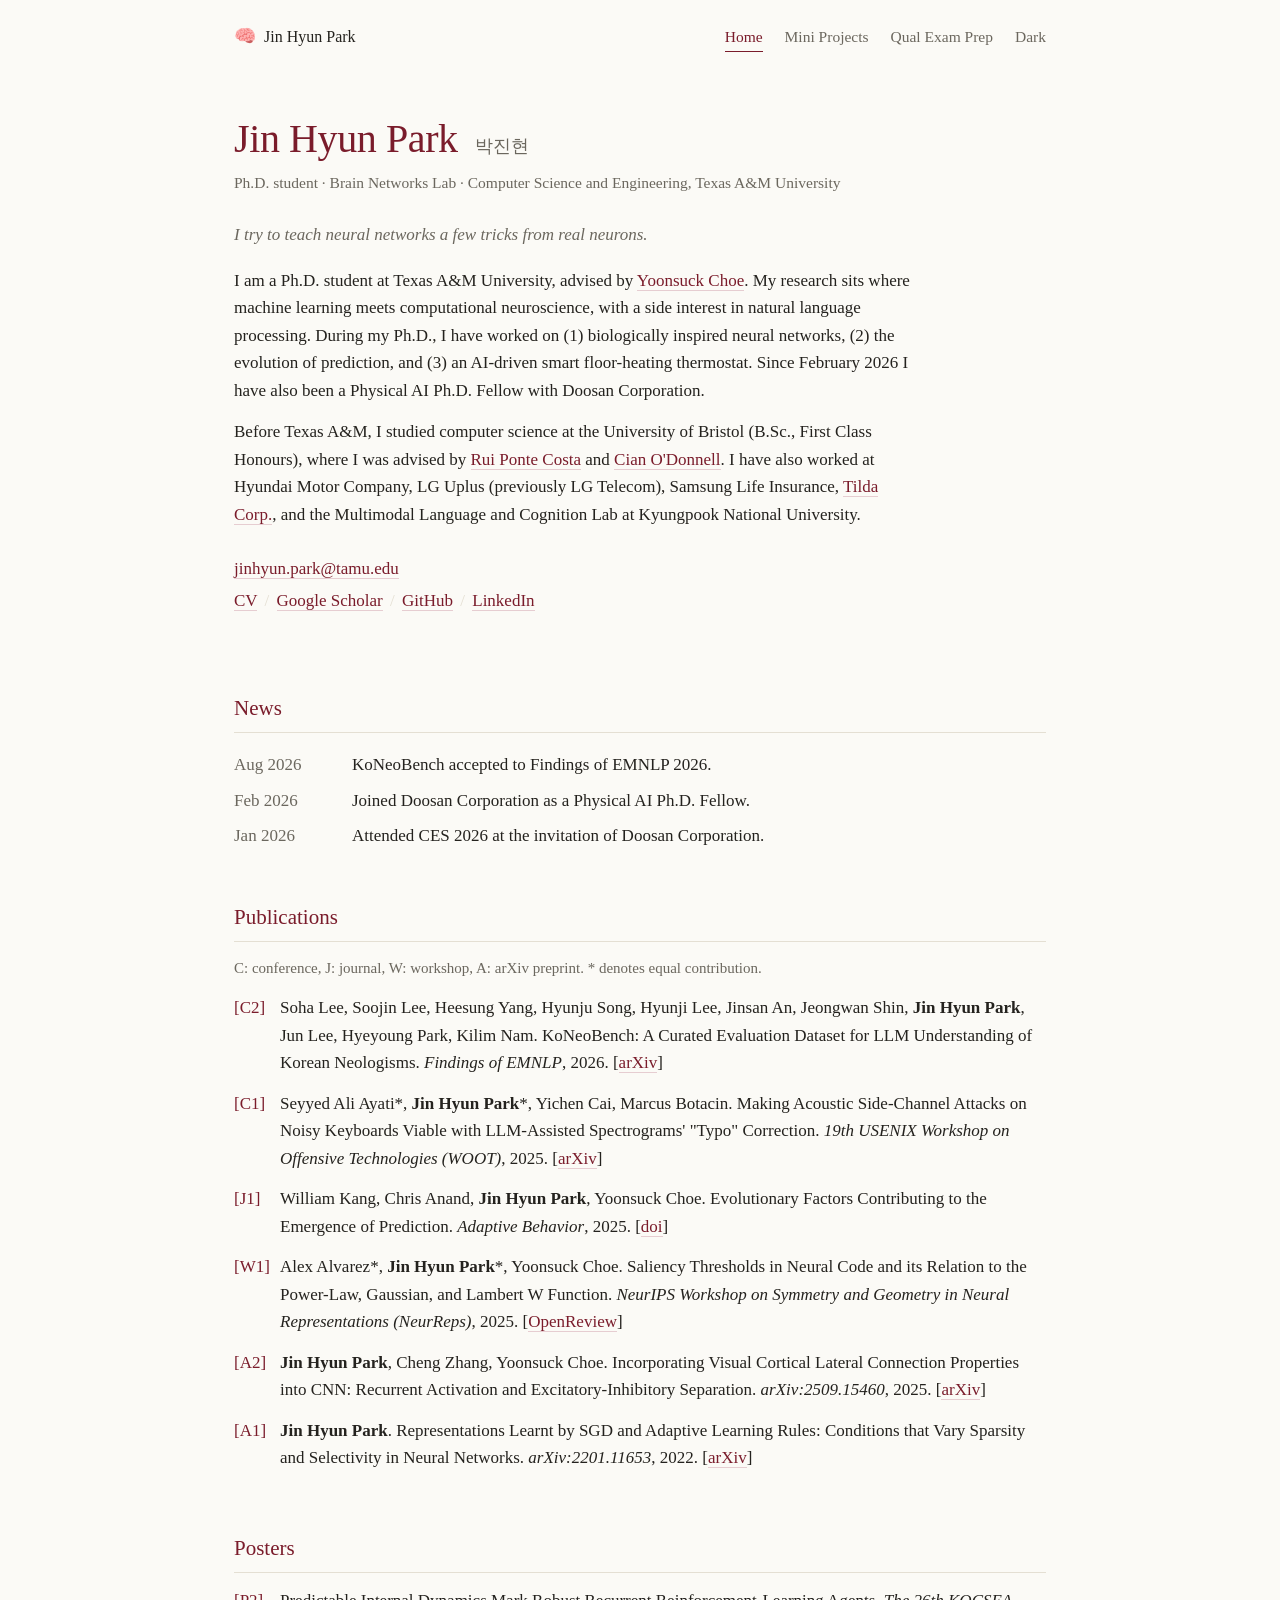
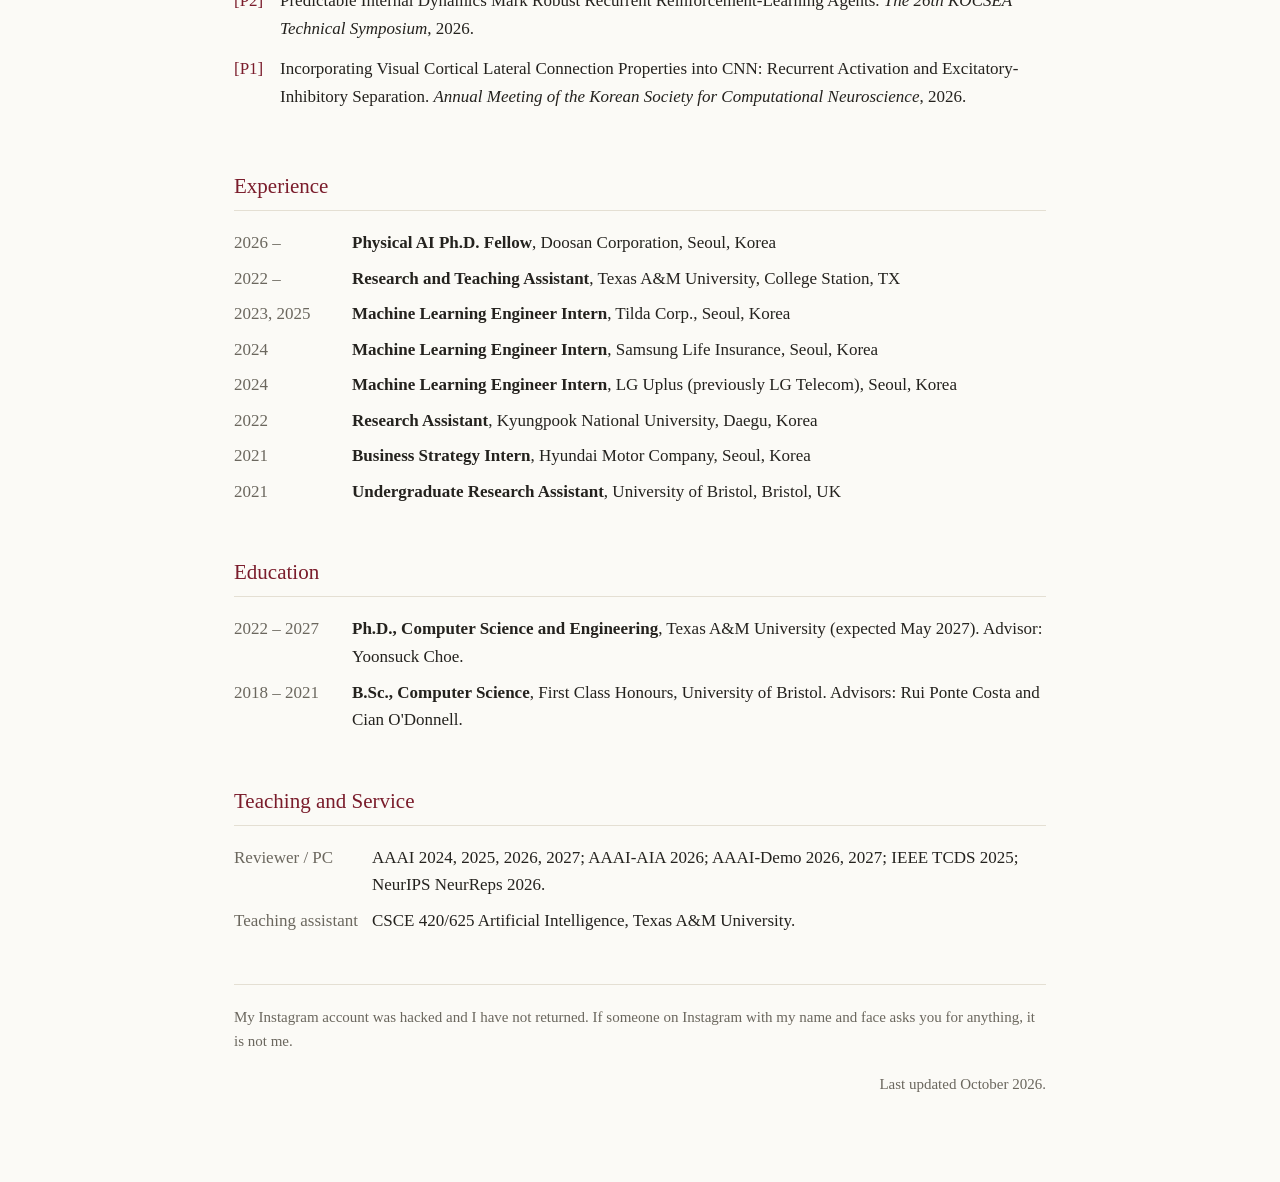
==== commit c8bbbab5: "Add AAAI 2027 and AAAI-Demo 2027 to reviewer service Co-Authored-By: Claude Opus 5.5 <noreply@anthro" ====
--- a/index.html
+++ b/index.html
@@ -154,7 +154,7 @@
 <h2>Teaching and Service</h2>
 
 <table class="cv">
-<tr><td>Reviewer / PC</td><td>AAAI 2024, 2025, 2026; AAAI-AIA 2026; AAAI-Demo 2026; IEEE TCDS 2025; NeurIPS NeurReps 2026.</td></tr>
+<tr><td>Reviewer / PC</td><td>AAAI 2024, 2025, 2026, 2027; AAAI-AIA 2026; AAAI-Demo 2026, 2027; IEEE TCDS 2025; NeurIPS NeurReps 2026.</td></tr>
 <tr><td>Teaching assistant</td><td>CSCE 420/625 Artificial Intelligence, Texas A&M University.</td></tr>
 </table>
 </section>
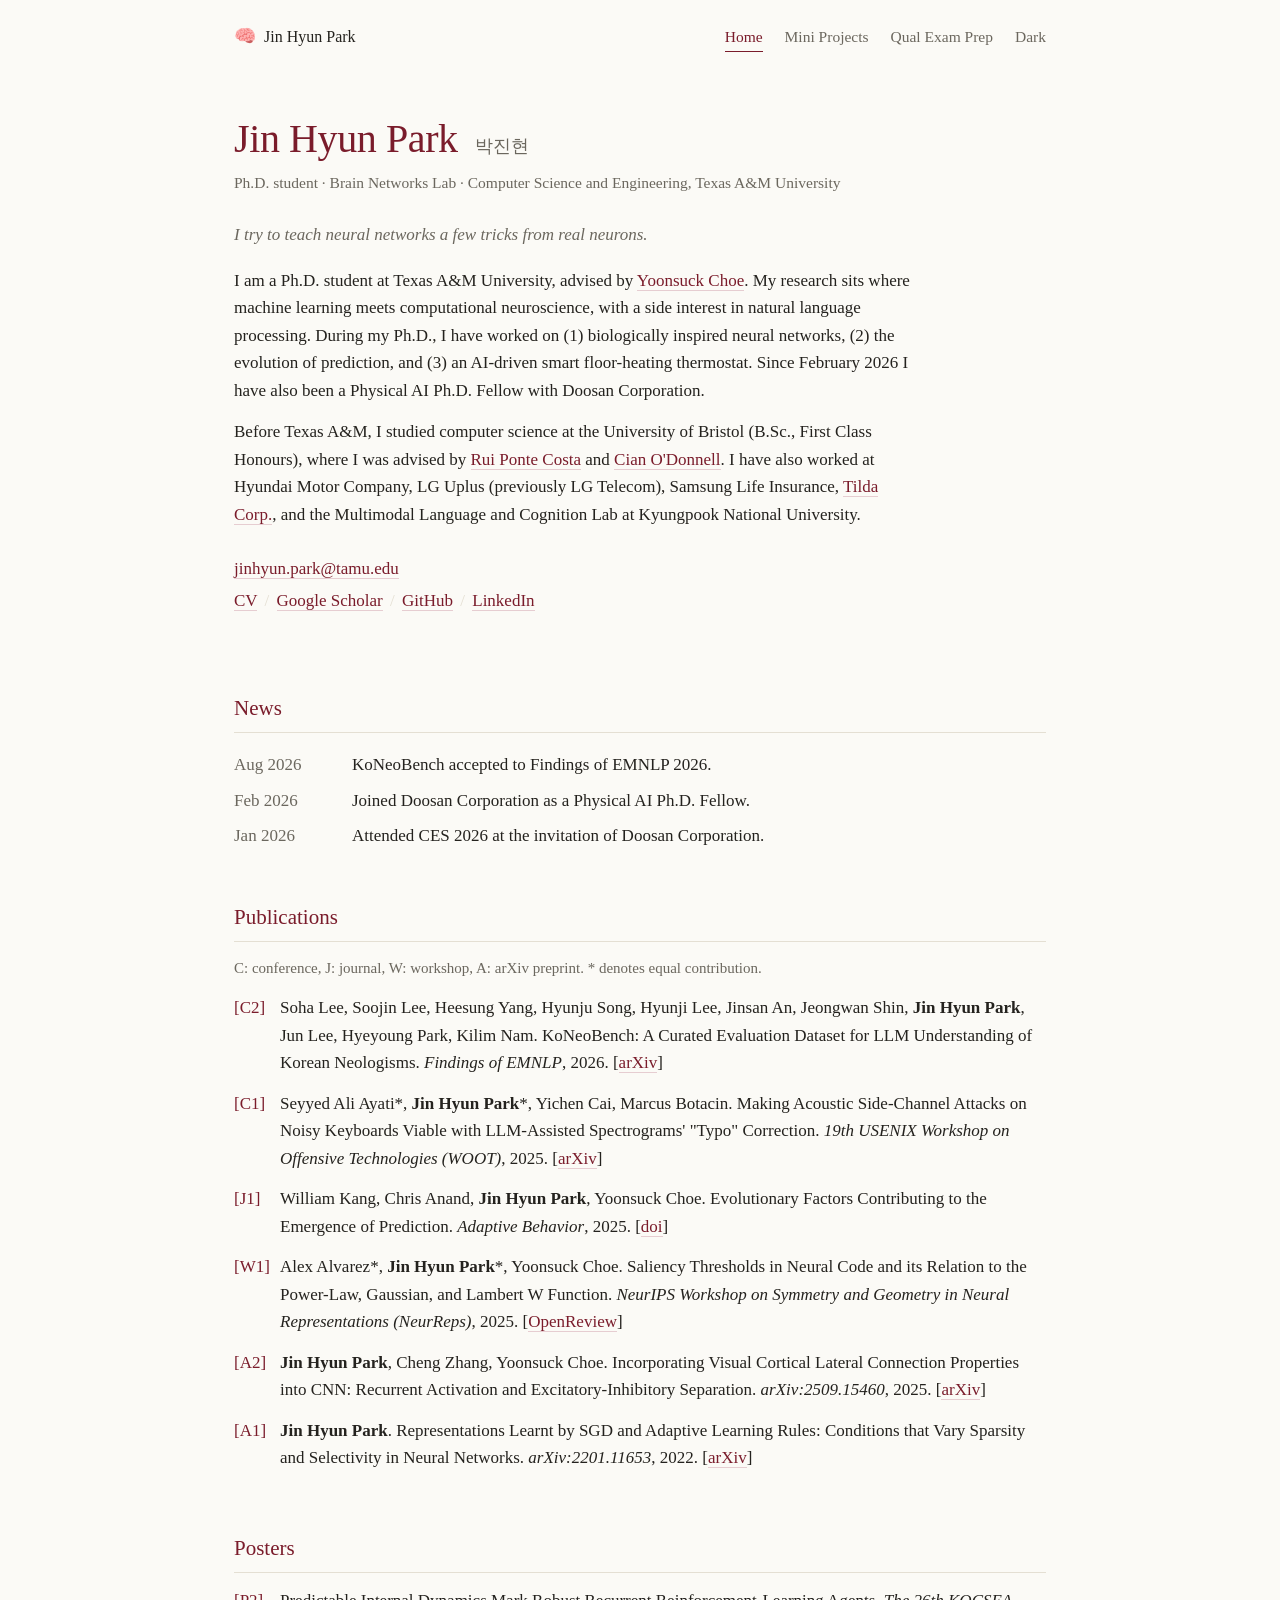
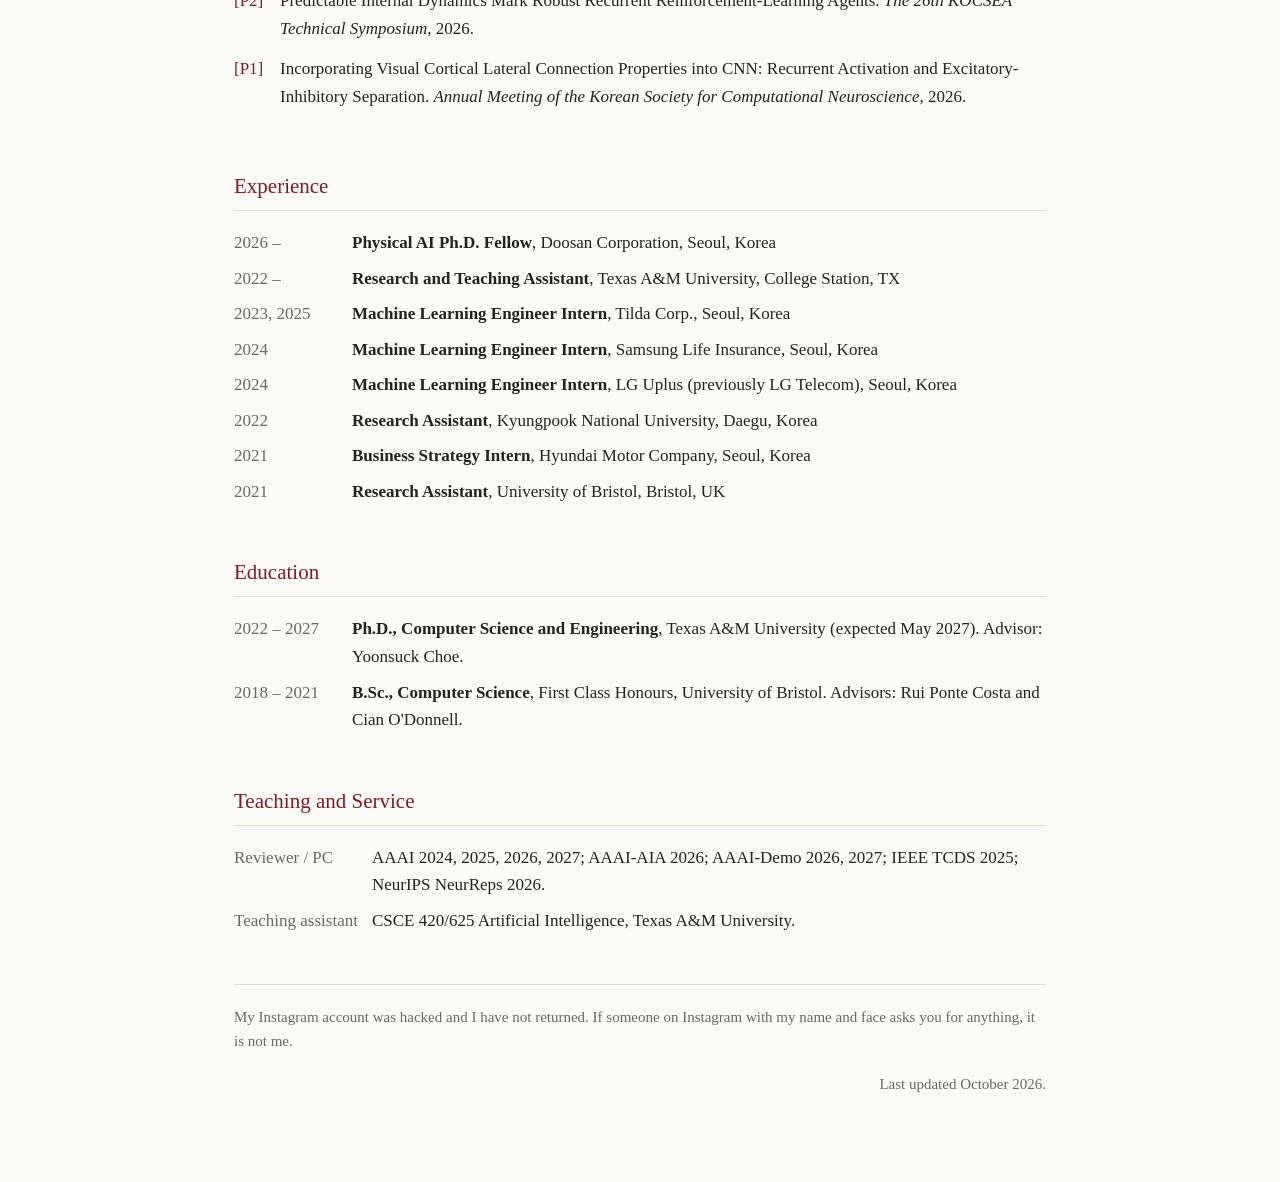
==== commit 838bfeef: "Rename the Bristol role to Research Assistant Co-Authored-By: Claude Opus 5.5 <noreply@anthropic.com" ====
--- a/index.html
+++ b/index.html
@@ -137,7 +137,7 @@
 <tr><td>2024</td><td><b>Machine Learning Engineer Intern</b>, LG Uplus (previously LG Telecom), Seoul, Korea</td></tr>
 <tr><td>2022</td><td><b>Research Assistant</b>, Kyungpook National University, Daegu, Korea</td></tr>
 <tr><td>2021</td><td><b>Business Strategy Intern</b>, Hyundai Motor Company, Seoul, Korea</td></tr>
-<tr><td>2021</td><td><b>Undergraduate Research Assistant</b>, University of Bristol, Bristol, UK</td></tr>
+<tr><td>2021</td><td><b>Research Assistant</b>, University of Bristol, Bristol, UK</td></tr>
 </table>
 </section>
 
